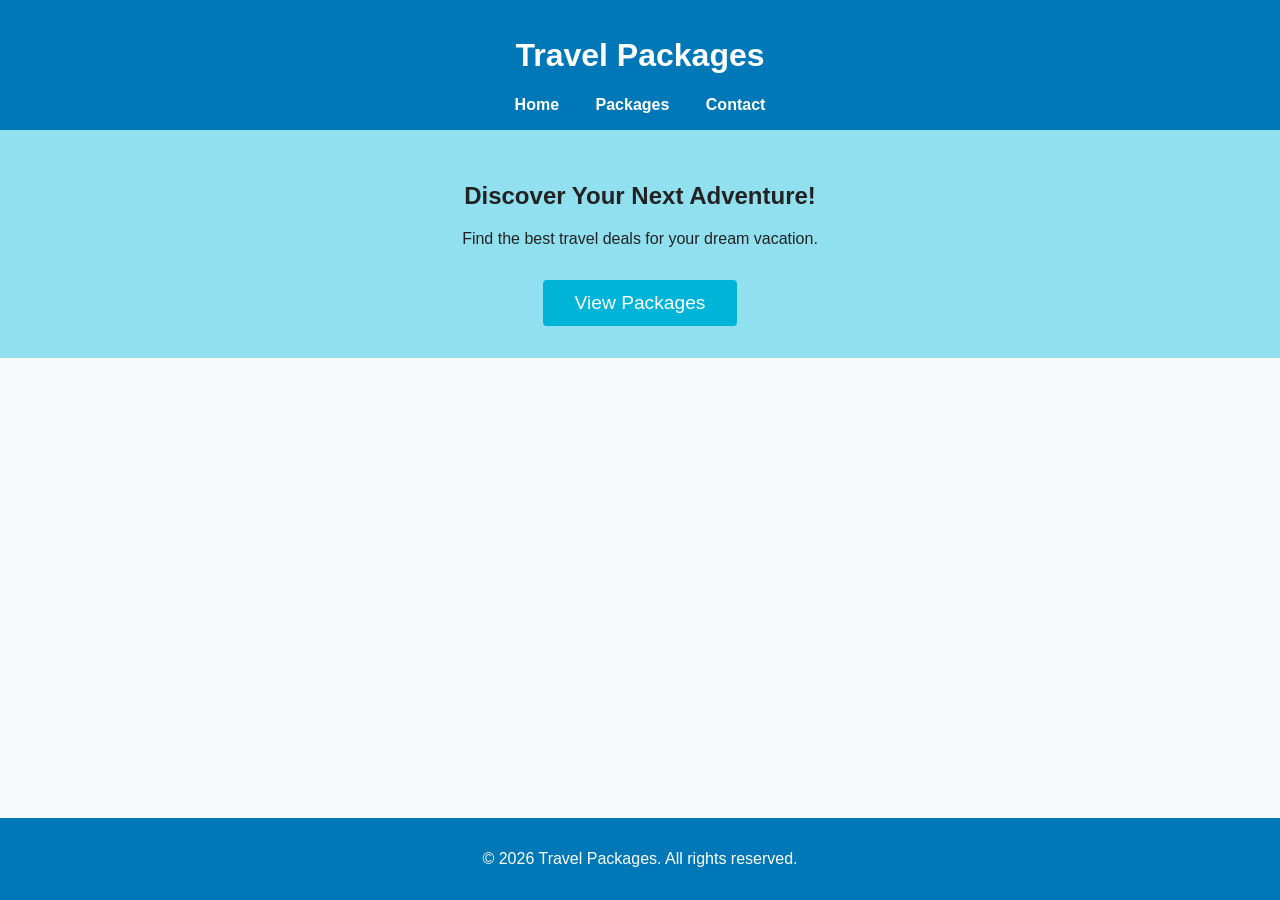
==== index.html @ 3f3d3e28 "Initial commit: travel packages static site" ====
<!DOCTYPE html>
<html lang="en">
<head>
  <meta charset="UTF-8">
  <meta name="viewport" content="width=device-width, initial-scale=1.0">
  <title>Travel Packages</title>
  <link rel="stylesheet" href="style.css">
</head>
<body>
  <header>
    <h1>Travel Packages</h1>
    <nav>
      <a href="index.html">Home</a>
      <a href="packages.html">Packages</a>
      <a href="contact.html">Contact</a>
    </nav>
  </header>
  <main>
    <section class="hero">
      <h2>Discover Your Next Adventure!</h2>
      <p>Find the best travel deals for your dream vacation.</p>
      <a href="packages.html" class="cta">View Packages</a>
    </section>
  </main>
  <footer>
    <p>&copy; 2026 Travel Packages. All rights reserved.</p>
  </footer>
</body>
</html>
---- style.css ----
body {
  font-family: Arial, sans-serif;
  margin: 0;
  padding: 0;
  background: #f8f9fa;
  color: #222;
}
header {
  background: #0077b6;
  color: #fff;
  padding: 1rem 0;
  text-align: center;
}
nav a {
  color: #fff;
  margin: 0 1rem;
  text-decoration: none;
  font-weight: bold;
}
nav a:hover {
  text-decoration: underline;
}
.hero {
  background: #90e0ef;
  padding: 2rem;
  text-align: center;
}
.cta {
  display: inline-block;
  margin-top: 1rem;
  padding: 0.75rem 2rem;
  background: #00b4d8;
  color: #fff;
  border-radius: 4px;
  text-decoration: none;
  font-size: 1.2rem;
}
.packages {
  display: flex;
  flex-wrap: wrap;
  gap: 2rem;
  justify-content: center;
  margin: 2rem 0;
}
.package {
  background: #fff;
  border-radius: 8px;
  box-shadow: 0 2px 8px rgba(0,0,0,0.08);
  padding: 1.5rem;
  width: 300px;
  text-align: center;
}
.price {
  display: block;
  margin: 1rem 0;
  font-size: 1.3rem;
  color: #0077b6;
  font-weight: bold;
}
button {
  background: #00b4d8;
  color: #fff;
  border: none;
  padding: 0.5rem 1.5rem;
  border-radius: 4px;
  cursor: pointer;
  font-size: 1rem;
}
button:hover {
  background: #0077b6;
}
.contact-form {
  max-width: 400px;
  margin: 2rem auto;
  display: flex;
  flex-direction: column;
  gap: 1rem;
}
footer {
  background: #0077b6;
  color: #fff;
  text-align: center;
  padding: 1rem 0;
  position: fixed;
  width: 100%;
  bottom: 0;
}
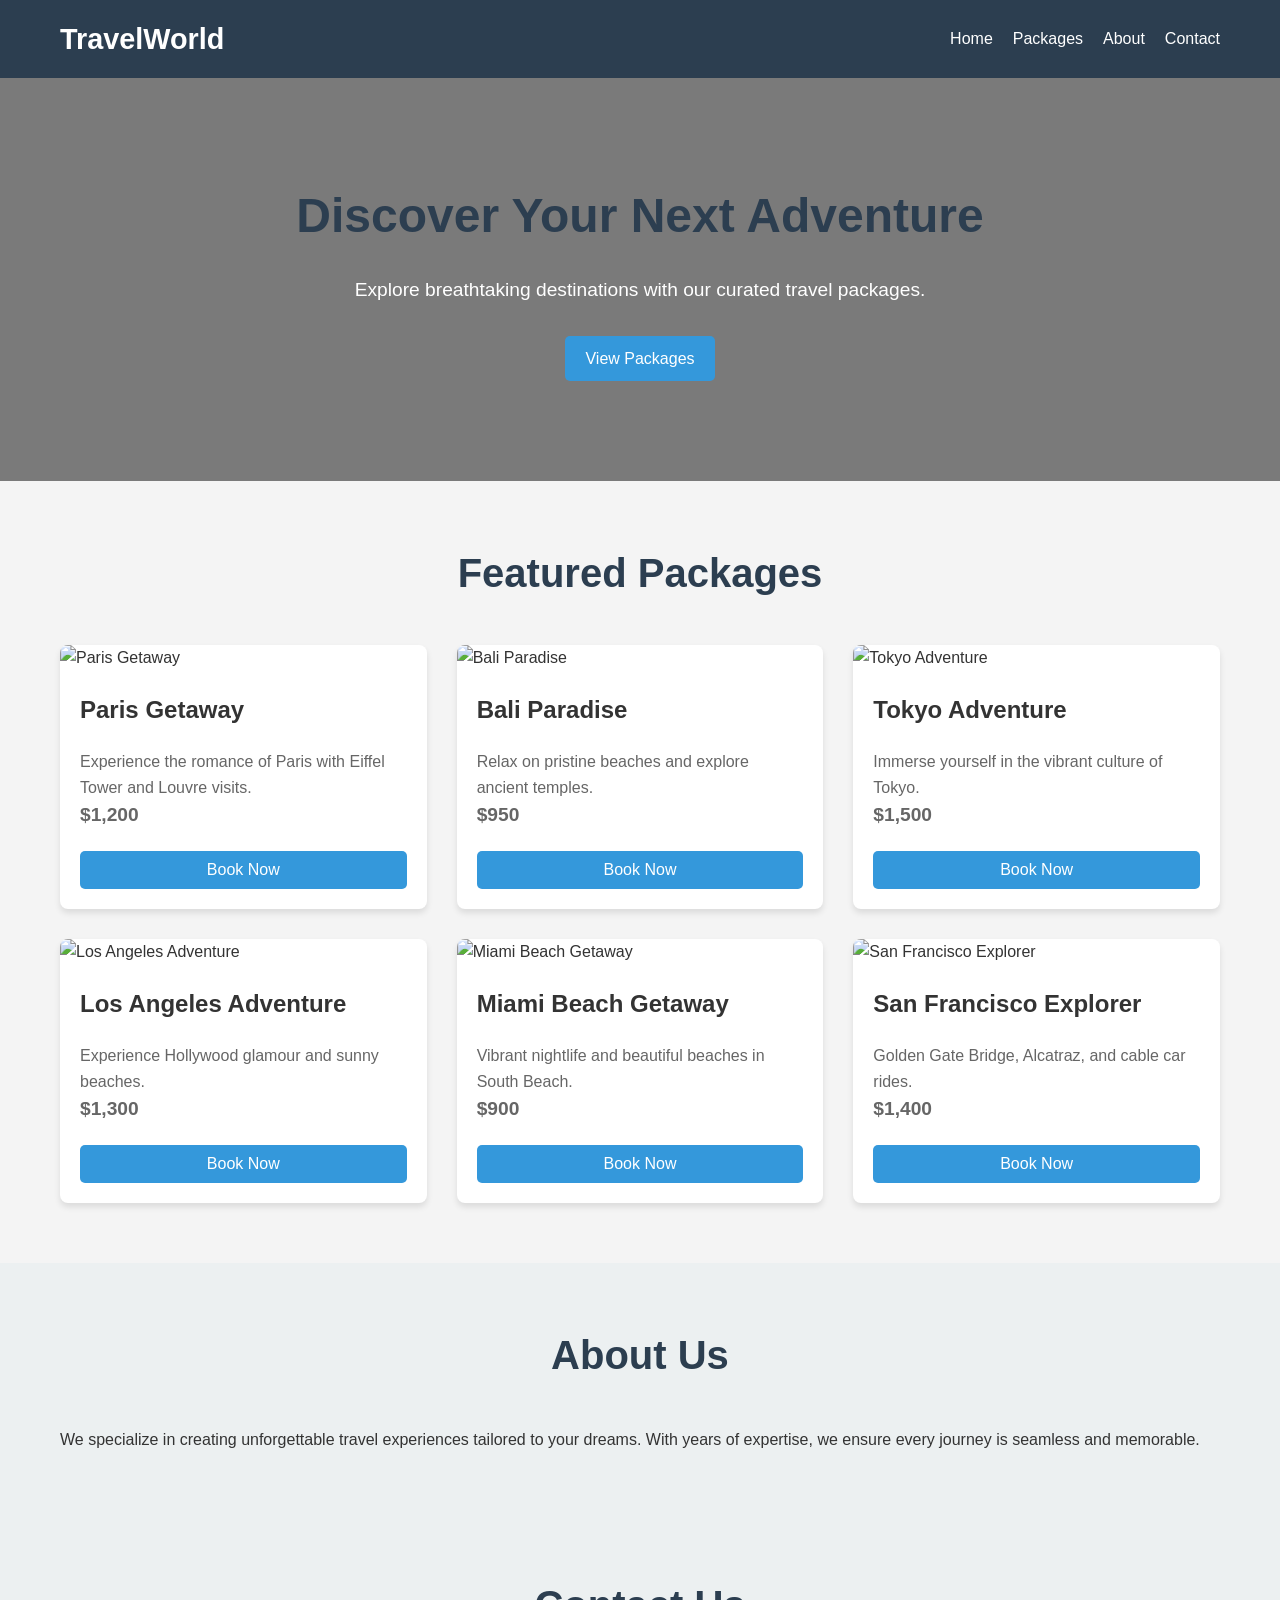
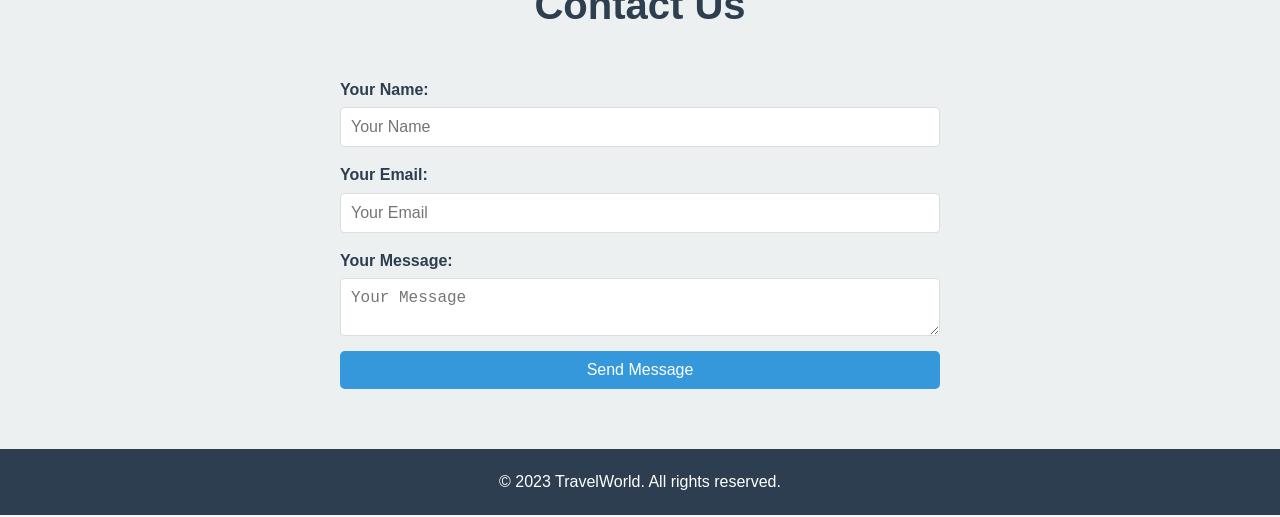
==== commit 134c1fa1: "Initial commit: Travel packages static website" ====
--- a/index.html
+++ b/index.html
@@ -1,29 +1,133 @@
 <!DOCTYPE html>
 <html lang="en">
 <head>
-  <meta charset="UTF-8">
-  <meta name="viewport" content="width=device-width, initial-scale=1.0">
-  <title>Travel Packages</title>
-  <link rel="stylesheet" href="style.css">
+    <meta charset="UTF-8">
+    <meta name="viewport" content="width=device-width, initial-scale=1.0">
+    <title>Travel Packages - Explore the World</title>
+    <link rel="stylesheet" href="css/style.css">
 </head>
 <body>
-  <header>
-    <h1>Travel Packages</h1>
-    <nav>
-      <a href="index.html">Home</a>
-      <a href="packages.html">Packages</a>
-      <a href="contact.html">Contact</a>
-    </nav>
-  </header>
-  <main>
-    <section class="hero">
-      <h2>Discover Your Next Adventure!</h2>
-      <p>Find the best travel deals for your dream vacation.</p>
-      <a href="packages.html" class="cta">View Packages</a>
+    <header>
+        <nav>
+            <div class="container">
+                <h1 class="logo">TravelWorld</h1>
+                <ul class="nav-links">
+                    <li><a href="index.html">Home</a></li>
+                    <li><a href="packages.html">Packages</a></li>
+                    <li><a href="#about">About</a></li>
+                    <li><a href="#contact">Contact</a></li>
+                </ul>
+            </div>
+        </nav>
+    </header>
+
+    <section id="hero">
+        <div class="container">
+            <h2>Discover Your Next Adventure</h2>
+            <p>Explore breathtaking destinations with our curated travel packages.</p>
+            <a href="packages.html" class="btn">View Packages</a>
+        </div>
     </section>
-  </main>
-  <footer>
-    <p>&copy; 2026 Travel Packages. All rights reserved.</p>
-  </footer>
+
+    <section id="featured-packages">
+        <div class="container">
+            <h2>Featured Packages</h2>
+            <div class="packages-grid">
+                <div class="package-card">
+                    <img src="https://images.unsplash.com/photo-1502602898536-47ad22581b52?w=400&h=200&fit=crop" alt="Paris Getaway">
+                    <h3>Paris Getaway</h3>
+                    <p>Experience the romance of Paris with Eiffel Tower and Louvre visits.</p>
+                    <p class="price">$1,200</p>
+                    <button class="btn" onclick="openBookingModal('Paris Getaway')">Book Now</button>
+                </div>
+                <div class="package-card">
+                    <img src="https://images.unsplash.com/photo-1537953773345-d172ccf13cf1?w=400&h=200&fit=crop" alt="Bali Paradise">
+                    <h3>Bali Paradise</h3>
+                    <p>Relax on pristine beaches and explore ancient temples.</p>
+                    <p class="price">$950</p>
+                    <button class="btn" onclick="openBookingModal('Bali Paradise')">Book Now</button>
+                </div>
+                <div class="package-card">
+                    <img src="https://images.unsplash.com/photo-1540959733332-eab4deabeeaf?w=400&h=200&fit=crop" alt="Tokyo Adventure">
+                    <h3>Tokyo Adventure</h3>
+                    <p>Immerse yourself in the vibrant culture of Tokyo.</p>
+                    <p class="price">$1,500</p>
+                    <button class="btn" onclick="openBookingModal('Tokyo Adventure')">Book Now</button>
+                </div>
+                <div class="package-card">
+                    <img src="https://images.unsplash.com/photo-1449034446853-66c861e1e6c0?w=400&h=200&fit=crop" alt="Los Angeles Adventure">
+                    <h3>Los Angeles Adventure</h3>
+                    <p>Experience Hollywood glamour and sunny beaches.</p>
+                    <p class="price">$1,300</p>
+                    <button class="btn" onclick="openBookingModal('Los Angeles Adventure')">Book Now</button>
+                </div>
+                <div class="package-card">
+                    <img src="https://images.unsplash.com/photo-1514214246283-d427a95c5d2f?w=400&h=200&fit=crop" alt="Miami Beach Getaway">
+                    <h3>Miami Beach Getaway</h3>
+                    <p>Vibrant nightlife and beautiful beaches in South Beach.</p>
+                    <p class="price">$900</p>
+                    <button class="btn" onclick="openBookingModal('Miami Beach Getaway')">Book Now</button>
+                </div>
+                <div class="package-card">
+                    <img src="https://images.unsplash.com/photo-1449824913935-59a10b8d2000?w=400&h=200&fit=crop" alt="San Francisco Explorer">
+                    <h3>San Francisco Explorer</h3>
+                    <p>Golden Gate Bridge, Alcatraz, and cable car rides.</p>
+                    <p class="price">$1,400</p>
+                    <button class="btn" onclick="openBookingModal('San Francisco Explorer')">Book Now</button>
+                </div>
+            </div>
+        </div>
+    </section>
+
+    <section id="about">
+        <div class="container">
+            <h2>About Us</h2>
+            <p>We specialize in creating unforgettable travel experiences tailored to your dreams. With years of expertise, we ensure every journey is seamless and memorable.</p>
+        </div>
+    </section>
+
+    <section id="contact">
+        <div class="container">
+            <h2>Contact Us</h2>
+            <form id="contact-form">
+                <label for="contact-name">Your Name:</label>
+                <input type="text" id="contact-name" name="name" placeholder="Your Name" required>
+                <label for="contact-email">Your Email:</label>
+                <input type="email" id="contact-email" name="email" placeholder="Your Email" required>
+                <label for="contact-message">Your Message:</label>
+                <textarea id="contact-message" name="message" placeholder="Your Message" required></textarea>
+                <button type="submit" class="btn">Send Message</button>
+            </form>
+        </div>
+    </section>
+
+    <footer>
+        <div class="container">
+            <p>&copy; 2023 TravelWorld. All rights reserved.</p>
+        </div>
+    </footer>
+
+    <!-- Booking Modal -->
+    <div id="booking-modal" class="modal">
+        <div class="modal-content">
+            <span class="close" onclick="closeBookingModal()">&times;</span>
+            <h2>Book Your Package</h2>
+            <form id="booking-form">
+                <label for="package-name">Selected Package:</label>
+                <input type="text" id="package-name" name="package" readonly>
+                <label for="traveler-name">Your Name:</label>
+                <input type="text" id="traveler-name" name="name" placeholder="Your Name" required>
+                <label for="traveler-email">Your Email:</label>
+                <input type="email" id="traveler-email" name="email" placeholder="Your Email" required>
+                <label for="travel-date">Travel Date:</label>
+                <input type="date" id="travel-date" name="date" placeholder="Travel Date" required>
+                <label for="num-travelers">Number of Travelers:</label>
+                <input type="number" id="num-travelers" name="travelers" placeholder="Number of Travelers" min="1" required>
+                <button type="submit" class="btn">Submit Booking</button>
+            </form>
+        </div>
+    </div>
+
+    <script src="js/script.js"></script>
 </body>
-</html>
+</html>
--- a/css/style.css
+++ b/css/style.css
@@ -0,0 +1,286 @@
+/* Reset and base styles */
+* {
+    margin: 0;
+    padding: 0;
+    box-sizing: border-box;
+}
+
+body {
+    font-family: 'Arial', sans-serif;
+    line-height: 1.6;
+    color: #333;
+    background-color: #f4f4f4;
+}
+
+.container {
+    max-width: 1200px;
+    margin: 0 auto;
+    padding: 0 20px;
+}
+
+/* Header and Navigation */
+header {
+    background-color: #2c3e50;
+    color: #fff;
+    padding: 1rem 0;
+}
+
+nav .container {
+    display: flex;
+    justify-content: space-between;
+    align-items: center;
+}
+
+.logo {
+    font-size: 1.8rem;
+    font-weight: bold;
+}
+
+.nav-links {
+    list-style: none;
+    display: flex;
+}
+
+.nav-links li {
+    margin-left: 20px;
+}
+
+.nav-links a {
+    color: #fff;
+    text-decoration: none;
+    transition: color 0.3s;
+}
+
+.nav-links a:hover {
+    color: #3498db;
+}
+
+/* Hero Section */
+#hero {
+    background-image: linear-gradient(rgba(0,0,0,0.5), rgba(0,0,0,0.5)), url('https://images.unsplash.com/photo-1488646953014-85cb44e25828?w=1200&h=600&fit=crop');
+    background-size: cover;
+    background-position: center;
+    color: #fff;
+    padding: 100px 0;
+    text-align: center;
+}
+
+#hero h2 {
+    font-size: 3rem;
+    margin-bottom: 20px;
+}
+
+#hero p {
+    font-size: 1.2rem;
+    margin-bottom: 30px;
+}
+
+.btn {
+    display: inline-block;
+    background-color: #3498db;
+    color: #fff;
+    padding: 10px 20px;
+    text-decoration: none;
+    border-radius: 5px;
+    transition: background-color 0.3s;
+    border: none;
+    cursor: pointer;
+    font-size: 1rem;
+}
+
+.btn:hover {
+    background-color: #2980b9;
+}
+
+/* Sections */
+section {
+    padding: 60px 0;
+}
+
+section h2 {
+    text-align: center;
+    margin-bottom: 40px;
+    font-size: 2.5rem;
+    color: #2c3e50;
+}
+
+/* Packages */
+.packages-grid {
+    display: grid;
+    grid-template-columns: repeat(auto-fit, minmax(300px, 1fr));
+    gap: 30px;
+}
+
+.package-card {
+    background-color: #fff;
+    border-radius: 8px;
+    overflow: hidden;
+    box-shadow: 0 4px 6px rgba(0,0,0,0.1);
+    transition: transform 0.3s;
+}
+
+.package-card:hover {
+    transform: translateY(-5px);
+}
+
+.package-card img {
+    width: 100%;
+    height: 200px;
+    object-fit: cover;
+}
+
+.package-card h3 {
+    padding: 20px;
+    font-size: 1.5rem;
+}
+
+.package-card p {
+    padding: 0 20px;
+    color: #666;
+}
+
+.price {
+    font-weight: bold;
+    font-size: 1.2rem;
+    color: #27ae60;
+    padding: 10px 20px 0;
+}
+
+.package-card button {
+    margin: 20px;
+    width: calc(100% - 40px);
+}
+
+/* Filter */
+.filter {
+    text-align: center;
+    margin-bottom: 40px;
+}
+
+.filter label {
+    margin-right: 10px;
+    font-weight: bold;
+}
+
+.filter select {
+    padding: 8px 12px;
+    border: 1px solid #ddd;
+    border-radius: 4px;
+    font-size: 1rem;
+}
+
+/* About and Contact */
+#about, #contact {
+    background-color: #ecf0f1;
+}
+
+#contact form {
+    max-width: 600px;
+    margin: 0 auto;
+    display: flex;
+    flex-direction: column;
+}
+
+#contact label {
+    margin-bottom: 5px;
+    font-weight: bold;
+    color: #2c3e50;
+}
+
+#contact input, #contact textarea {
+    margin-bottom: 15px;
+    padding: 10px;
+    border: 1px solid #ddd;
+    border-radius: 4px;
+    font-size: 1rem;
+}
+
+/* Footer */
+footer {
+    background-color: #2c3e50;
+    color: #fff;
+    text-align: center;
+    padding: 20px 0;
+}
+
+/* Modal */
+.modal {
+    display: none;
+    position: fixed;
+    z-index: 1;
+    left: 0;
+    top: 0;
+    width: 100%;
+    height: 100%;
+    overflow: auto;
+    background-color: rgba(0,0,0,0.4);
+}
+
+.modal-content {
+    background-color: #fefefe;
+    margin: 15% auto;
+    padding: 20px;
+    border: 1px solid #888;
+    width: 80%;
+    max-width: 500px;
+    border-radius: 8px;
+}
+
+.close {
+    color: #aaa;
+    float: right;
+    font-size: 28px;
+    font-weight: bold;
+    cursor: pointer;
+}
+
+.close:hover {
+    color: #000;
+}
+
+#booking-form {
+    display: flex;
+    flex-direction: column;
+}
+
+#booking-form label {
+    margin-bottom: 5px;
+    font-weight: bold;
+    color: #2c3e50;
+}
+
+#booking-form input {
+    margin-bottom: 15px;
+    padding: 10px;
+    border: 1px solid #ddd;
+    border-radius: 4px;
+    font-size: 1rem;
+}
+
+/* Responsive Design */
+@media (max-width: 768px) {
+    nav .container {
+        flex-direction: column;
+    }
+
+    .nav-links {
+        margin-top: 10px;
+    }
+
+    .nav-links li {
+        margin-left: 0;
+        margin-right: 20px;
+    }
+
+    #hero h2 {
+        font-size: 2rem;
+    }
+
+    .packages-grid {
+        grid-template-columns: 1fr;
+    }
+
+    section h2 {
+        font-size: 2rem;
+    }
+}
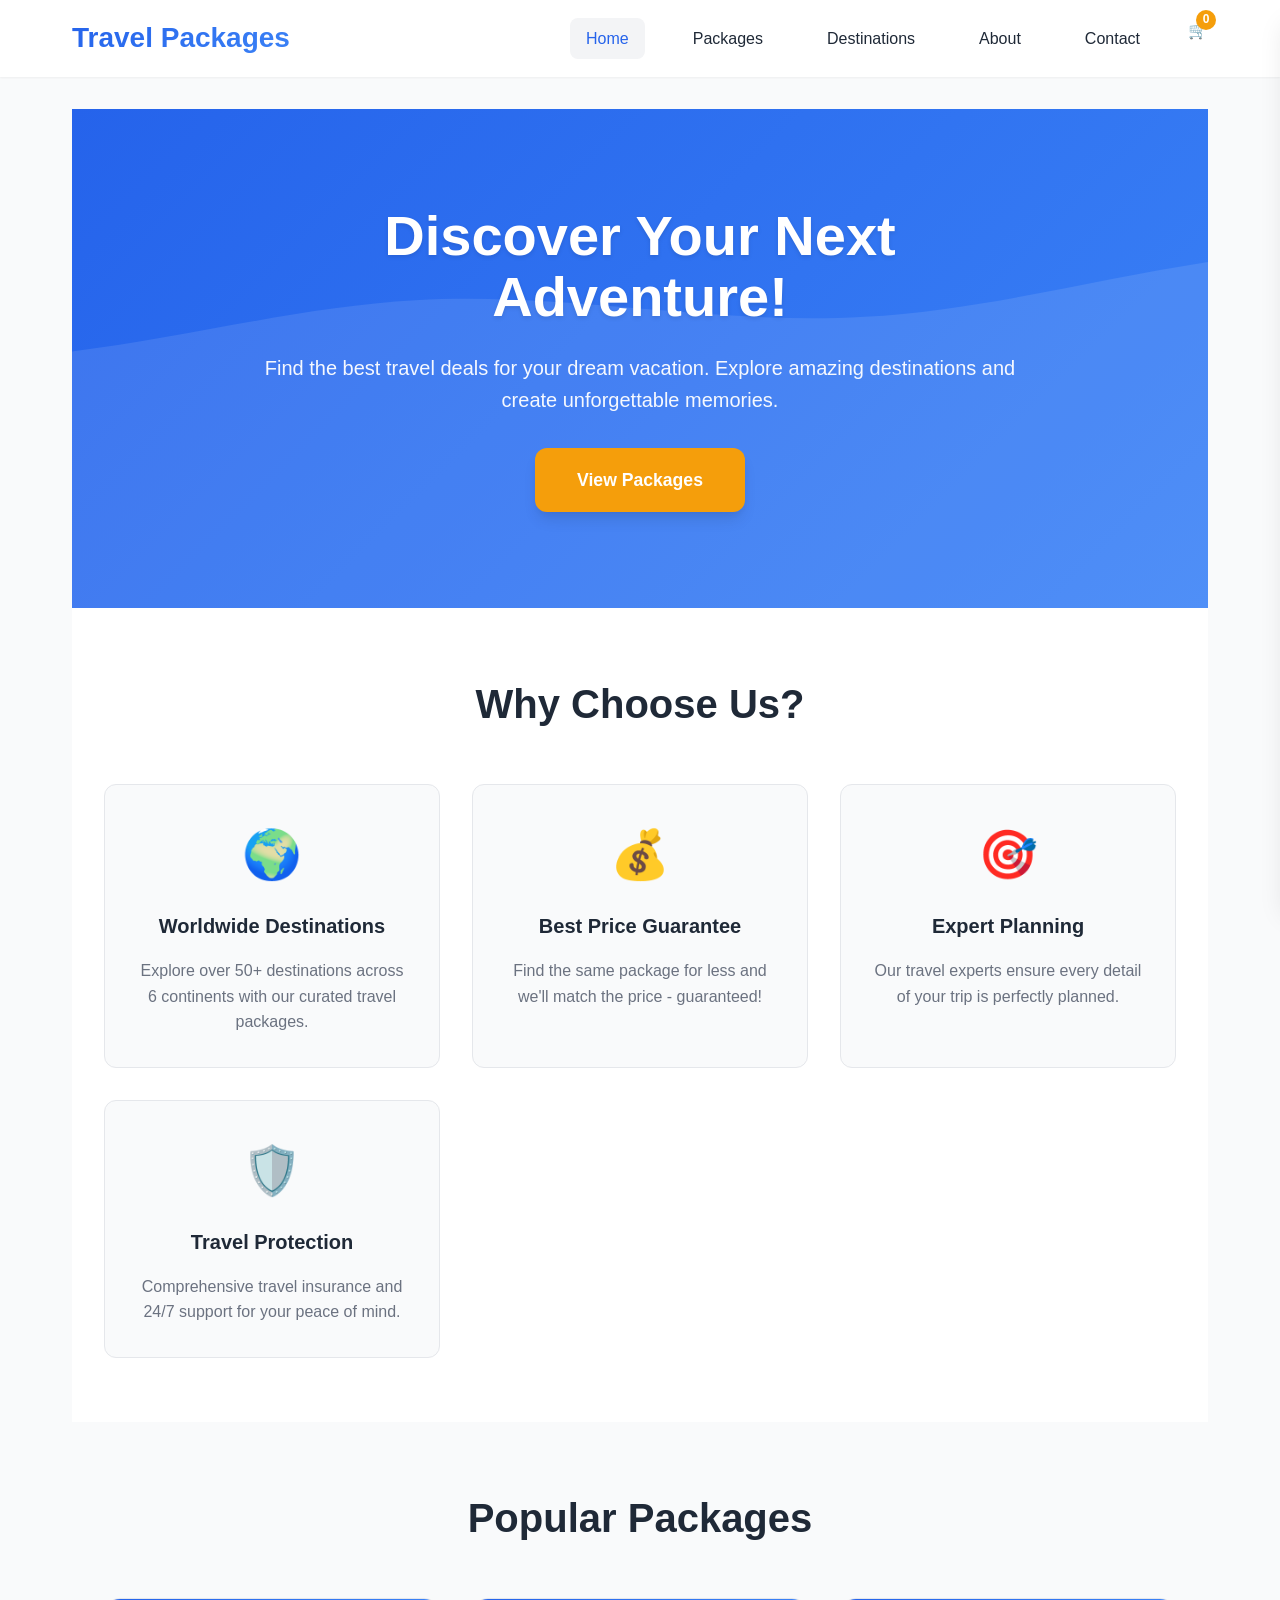
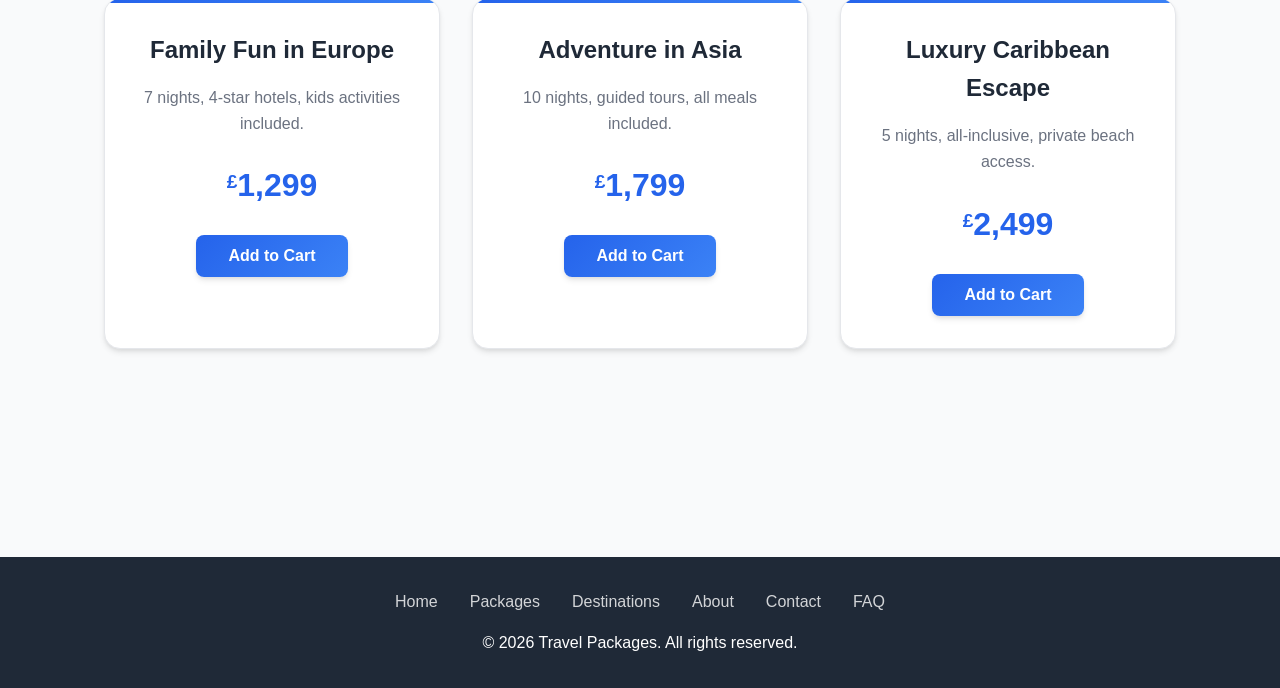
==== commit 9e5606fc: "Enhance travel website with modern design, shopping cart, and additional pages - Modern design with " ====
--- a/index.html
+++ b/index.html
@@ -1,133 +1,117 @@
 <!DOCTYPE html>
 <html lang="en">
 <head>
-    <meta charset="UTF-8">
-    <meta name="viewport" content="width=device-width, initial-scale=1.0">
-    <title>Travel Packages - Explore the World</title>
-    <link rel="stylesheet" href="css/style.css">
+  <meta charset="UTF-8">
+  <meta name="viewport" content="width=device-width, initial-scale=1.0">
+  <title>Travel Packages - Discover Your Next Adventure</title>
+  <link rel="stylesheet" href="style.css">
 </head>
 <body>
-    <header>
-        <nav>
-            <div class="container">
-                <h1 class="logo">TravelWorld</h1>
-                <ul class="nav-links">
-                    <li><a href="index.html">Home</a></li>
-                    <li><a href="packages.html">Packages</a></li>
-                    <li><a href="#about">About</a></li>
-                    <li><a href="#contact">Contact</a></li>
-                </ul>
-            </div>
-        </nav>
-    </header>
-
-    <section id="hero">
-        <div class="container">
-            <h2>Discover Your Next Adventure</h2>
-            <p>Explore breathtaking destinations with our curated travel packages.</p>
-            <a href="packages.html" class="btn">View Packages</a>
+  <header>
+    <div class="header-container">
+      <h1>Travel Packages</h1>
+      <button class="mobile-menu-toggle" aria-label="Toggle menu">☰</button>
+      <nav>
+        <a href="index.html" class="active">Home</a>
+        <a href="packages.html">Packages</a>
+        <a href="destinations.html">Destinations</a>
+        <a href="about.html">About</a>
+        <a href="contact.html">Contact</a>
+        <div class="cart-icon">
+          🛒
+          <span class="cart-count">0</span>
         </div>
+      </nav>
+    </div>
+  </header>
+  <main>
+    <section class="hero">
+      <div class="hero-content">
+        <h2>Discover Your Next Adventure!</h2>
+        <p>Find the best travel deals for your dream vacation. Explore amazing destinations and create unforgettable memories.</p>
+        <a href="packages.html" class="cta">View Packages</a>
+      </div>
     </section>
-
-    <section id="featured-packages">
-        <div class="container">
-            <h2>Featured Packages</h2>
-            <div class="packages-grid">
-                <div class="package-card">
-                    <img src="https://images.unsplash.com/photo-1502602898536-47ad22581b52?w=400&h=200&fit=crop" alt="Paris Getaway">
-                    <h3>Paris Getaway</h3>
-                    <p>Experience the romance of Paris with Eiffel Tower and Louvre visits.</p>
-                    <p class="price">$1,200</p>
-                    <button class="btn" onclick="openBookingModal('Paris Getaway')">Book Now</button>
-                </div>
-                <div class="package-card">
-                    <img src="https://images.unsplash.com/photo-1537953773345-d172ccf13cf1?w=400&h=200&fit=crop" alt="Bali Paradise">
-                    <h3>Bali Paradise</h3>
-                    <p>Relax on pristine beaches and explore ancient temples.</p>
-                    <p class="price">$950</p>
-                    <button class="btn" onclick="openBookingModal('Bali Paradise')">Book Now</button>
-                </div>
-                <div class="package-card">
-                    <img src="https://images.unsplash.com/photo-1540959733332-eab4deabeeaf?w=400&h=200&fit=crop" alt="Tokyo Adventure">
-                    <h3>Tokyo Adventure</h3>
-                    <p>Immerse yourself in the vibrant culture of Tokyo.</p>
-                    <p class="price">$1,500</p>
-                    <button class="btn" onclick="openBookingModal('Tokyo Adventure')">Book Now</button>
-                </div>
-                <div class="package-card">
-                    <img src="https://images.unsplash.com/photo-1449034446853-66c861e1e6c0?w=400&h=200&fit=crop" alt="Los Angeles Adventure">
-                    <h3>Los Angeles Adventure</h3>
-                    <p>Experience Hollywood glamour and sunny beaches.</p>
-                    <p class="price">$1,300</p>
-                    <button class="btn" onclick="openBookingModal('Los Angeles Adventure')">Book Now</button>
-                </div>
-                <div class="package-card">
-                    <img src="https://images.unsplash.com/photo-1514214246283-d427a95c5d2f?w=400&h=200&fit=crop" alt="Miami Beach Getaway">
-                    <h3>Miami Beach Getaway</h3>
-                    <p>Vibrant nightlife and beautiful beaches in South Beach.</p>
-                    <p class="price">$900</p>
-                    <button class="btn" onclick="openBookingModal('Miami Beach Getaway')">Book Now</button>
-                </div>
-                <div class="package-card">
-                    <img src="https://images.unsplash.com/photo-1449824913935-59a10b8d2000?w=400&h=200&fit=crop" alt="San Francisco Explorer">
-                    <h3>San Francisco Explorer</h3>
-                    <p>Golden Gate Bridge, Alcatraz, and cable car rides.</p>
-                    <p class="price">$1,400</p>
-                    <button class="btn" onclick="openBookingModal('San Francisco Explorer')">Book Now</button>
-                </div>
-            </div>
+    
+    <section class="features">
+      <h2>Why Choose Us?</h2>
+      <div class="features-grid">
+        <div class="feature">
+          <div class="feature-icon">🌍</div>
+          <h3>Worldwide Destinations</h3>
+          <p>Explore over 50+ destinations across 6 continents with our curated travel packages.</p>
         </div>
+        <div class="feature">
+          <div class="feature-icon">💰</div>
+          <h3>Best Price Guarantee</h3>
+          <p>Find the same package for less and we'll match the price - guaranteed!</p>
+        </div>
+        <div class="feature">
+          <div class="feature-icon">🎯</div>
+          <h3>Expert Planning</h3>
+          <p>Our travel experts ensure every detail of your trip is perfectly planned.</p>
+        </div>
+        <div class="feature">
+          <div class="feature-icon">🛡️</div>
+          <h3>Travel Protection</h3>
+          <p>Comprehensive travel insurance and 24/7 support for your peace of mind.</p>
+        </div>
+      </div>
     </section>
-
-    <section id="about">
-        <div class="container">
-            <h2>About Us</h2>
-            <p>We specialize in creating unforgettable travel experiences tailored to your dreams. With years of expertise, we ensure every journey is seamless and memorable.</p>
+    
+    <section class="popular-packages">
+      <h2>Popular Packages</h2>
+      <div class="packages">
+        <div class="package">
+          <h3>Family Fun in Europe</h3>
+          <p>7 nights, 4-star hotels, kids activities included.</p>
+          <span class="price">1,299</span>
+          <button class="add-to-cart" data-package="Family Fun in Europe" data-price="1299">Add to Cart</button>
         </div>
+        <div class="package">
+          <h3>Adventure in Asia</h3>
+          <p>10 nights, guided tours, all meals included.</p>
+          <span class="price">1,799</span>
+          <button class="add-to-cart" data-package="Adventure in Asia" data-price="1799">Add to Cart</button>
+        </div>
+        <div class="package">
+          <h3>Luxury Caribbean Escape</h3>
+          <p>5 nights, all-inclusive, private beach access.</p>
+          <span class="price">2,499</span>
+          <button class="add-to-cart" data-package="Luxury Caribbean Escape" data-price="2499">Add to Cart</button>
+        </div>
+      </div>
     </section>
-
-    <section id="contact">
-        <div class="container">
-            <h2>Contact Us</h2>
-            <form id="contact-form">
-                <label for="contact-name">Your Name:</label>
-                <input type="text" id="contact-name" name="name" placeholder="Your Name" required>
-                <label for="contact-email">Your Email:</label>
-                <input type="email" id="contact-email" name="email" placeholder="Your Email" required>
-                <label for="contact-message">Your Message:</label>
-                <textarea id="contact-message" name="message" placeholder="Your Message" required></textarea>
-                <button type="submit" class="btn">Send Message</button>
-            </form>
-        </div>
-    </section>
-
-    <footer>
-        <div class="container">
-            <p>&copy; 2023 TravelWorld. All rights reserved.</p>
-        </div>
-    </footer>
-
-    <!-- Booking Modal -->
-    <div id="booking-modal" class="modal">
-        <div class="modal-content">
-            <span class="close" onclick="closeBookingModal()">&times;</span>
-            <h2>Book Your Package</h2>
-            <form id="booking-form">
-                <label for="package-name">Selected Package:</label>
-                <input type="text" id="package-name" name="package" readonly>
-                <label for="traveler-name">Your Name:</label>
-                <input type="text" id="traveler-name" name="name" placeholder="Your Name" required>
-                <label for="traveler-email">Your Email:</label>
-                <input type="email" id="traveler-email" name="email" placeholder="Your Email" required>
-                <label for="travel-date">Travel Date:</label>
-                <input type="date" id="travel-date" name="date" placeholder="Travel Date" required>
-                <label for="num-travelers">Number of Travelers:</label>
-                <input type="number" id="num-travelers" name="travelers" placeholder="Number of Travelers" min="1" required>
-                <button type="submit" class="btn">Submit Booking</button>
-            </form>
-        </div>
+  </main>
+  <footer>
+    <div class="footer-content">
+      <div class="footer-links">
+        <a href="index.html">Home</a>
+        <a href="packages.html">Packages</a>
+        <a href="destinations.html">Destinations</a>
+        <a href="about.html">About</a>
+        <a href="contact.html">Contact</a>
+        <a href="faq.html">FAQ</a>
+      </div>
+      <p>&copy; 2026 Travel Packages. All rights reserved.</p>
     </div>
-
-    <script src="js/script.js"></script>
+  </footer>
+  
+  <div class="overlay"></div>
+  <div class="cart-sidebar">
+    <div class="cart-header">
+      <h3>Your Cart</h3>
+      <button class="close-cart">&times;</button>
+    </div>
+    <div class="cart-items">
+      <div class="cart-empty">Your cart is empty</div>
+    </div>
+    <div class="cart-footer">
+      <div class="cart-total">Total: £0</div>
+      <button class="btn checkout-btn">Proceed to Checkout</button>
+    </div>
+  </div>
+  
+  <script src="main.js"></script>
 </body>
-</html>+</html>
--- a/style.css
+++ b/style.css
@@ -0,0 +1,1299 @@
+/* Modern CSS Reset and Variables */
+:root {
+  --primary-color: #2563eb;
+  --primary-dark: #1e40af;
+  --primary-light: #3b82f6;
+  --secondary-color: #10b981;
+  --accent-color: #f59e0b;
+  --text-primary: #1f2937;
+  --text-secondary: #6b7280;
+  --text-light: #9ca3af;
+  --bg-primary: #ffffff;
+  --bg-secondary: #f9fafb;
+  --bg-tertiary: #f3f4f6;
+  --border-color: #e5e7eb;
+  --shadow-sm: 0 1px 2px 0 rgba(0, 0, 0, 0.05);
+  --shadow-md: 0 4px 6px -1px rgba(0, 0, 0, 0.1), 0 2px 4px -1px rgba(0, 0, 0, 0.06);
+  --shadow-lg: 0 10px 15px -3px rgba(0, 0, 0, 0.1), 0 4px 6px -2px rgba(0, 0, 0, 0.05);
+  --shadow-xl: 0 20px 25px -5px rgba(0, 0, 0, 0.1), 0 10px 10px -5px rgba(0, 0, 0, 0.04);
+  --radius-sm: 0.375rem;
+  --radius-md: 0.5rem;
+  --radius-lg: 0.75rem;
+  --radius-xl: 1rem;
+}
+
+* {
+  box-sizing: border-box;
+  margin: 0;
+  padding: 0;
+}
+
+body {
+  font-family: -apple-system, BlinkMacSystemFont, 'Segoe UI', Roboto, 'Helvetica Neue', Arial, sans-serif;
+  line-height: 1.6;
+  color: var(--text-primary);
+  background: var(--bg-secondary);
+  -webkit-font-smoothing: antialiased;
+  -moz-osx-font-smoothing: grayscale;
+}
+/* Header and Navigation */
+header {
+  background: var(--bg-primary);
+  color: var(--text-primary);
+  padding: 1rem 0;
+  box-shadow: var(--shadow-sm);
+  position: sticky;
+  top: 0;
+  z-index: 100;
+  -webkit-backdrop-filter: blur(10px);
+  backdrop-filter: blur(10px);
+  background: rgba(255, 255, 255, 0.95);
+}
+
+.header-container {
+  max-width: 1200px;
+  margin: 0 auto;
+  padding: 0 2rem;
+  display: flex;
+  justify-content: space-between;
+  align-items: center;
+}
+
+header h1 {
+  font-size: 1.75rem;
+  font-weight: 700;
+  background: linear-gradient(135deg, var(--primary-color), var(--primary-light));
+  -webkit-background-clip: text;
+  -webkit-text-fill-color: transparent;
+  background-clip: text;
+}
+
+nav {
+  display: flex;
+  gap: 2rem;
+}
+
+nav a {
+  color: var(--text-primary);
+  text-decoration: none;
+  font-weight: 500;
+  padding: 0.5rem 1rem;
+  border-radius: var(--radius-md);
+  transition: all 0.3s ease;
+  position: relative;
+}
+
+nav a:hover {
+  color: var(--primary-color);
+  background: var(--bg-tertiary);
+}
+
+nav a.active {
+  color: var(--primary-color);
+  background: var(--bg-tertiary);
+}
+
+/* Mobile Menu Toggle */
+.mobile-menu-toggle {
+  display: none;
+  background: none;
+  border: none;
+  font-size: 1.5rem;
+  cursor: pointer;
+  color: var(--text-primary);
+}
+/* Hero Section */
+.hero {
+  background: linear-gradient(135deg, var(--primary-color), var(--primary-light));
+  color: white;
+  padding: 6rem 2rem;
+  text-align: center;
+  position: relative;
+  overflow: hidden;
+}
+
+.hero::before {
+  content: '';
+  position: absolute;
+  top: 0;
+  left: 0;
+  right: 0;
+  bottom: 0;
+  background: url('data:image/svg+xml,<svg xmlns="http://www.w3.org/2000/svg" viewBox="0 0 1440 320"><path fill="%23ffffff" fill-opacity="0.1" d="M0,96L48,112C96,128,192,160,288,160C384,160,480,128,576,122.7C672,117,768,139,864,133.3C960,128,1056,96,1152,90.7C1248,85,1344,107,1392,117.3L1440,128L1440,320L1392,320C1344,320,1248,320,1152,320C1056,320,960,320,864,320C768,320,672,320,576,320C480,320,384,320,288,320C192,320,96,320,48,320L0,320Z"></path></svg>') no-repeat bottom;
+  background-size: cover;
+}
+
+.hero-content {
+  position: relative;
+  z-index: 1;
+  max-width: 800px;
+  margin: 0 auto;
+}
+
+.hero h2 {
+  font-size: 3.5rem;
+  font-weight: 800;
+  margin-bottom: 1.5rem;
+  line-height: 1.1;
+  text-shadow: 0 2px 4px rgba(0,0,0,0.1);
+}
+
+.hero p {
+  font-size: 1.25rem;
+  margin-bottom: 2rem;
+  opacity: 0.95;
+  font-weight: 400;
+}
+
+.cta {
+  display: inline-block;
+  padding: 1rem 2.5rem;
+  background: var(--accent-color);
+  color: white;
+  border-radius: var(--radius-lg);
+  text-decoration: none;
+  font-weight: 600;
+  font-size: 1.1rem;
+  transition: all 0.3s ease;
+  box-shadow: var(--shadow-lg);
+  border: 2px solid transparent;
+}
+
+.cta:hover {
+  transform: translateY(-2px);
+  box-shadow: var(--shadow-xl);
+  background: #dc2626;
+}
+/* Main Content Layout */
+main {
+  max-width: 1200px;
+  margin: 0 auto;
+  padding: 2rem;
+  min-height: calc(100vh - 200px);
+}
+
+/* Package Cards */
+.packages {
+  display: grid;
+  grid-template-columns: repeat(auto-fit, minmax(320px, 1fr));
+  gap: 2rem;
+  margin: 3rem 0;
+}
+
+.package {
+  background: var(--bg-primary);
+  border-radius: var(--radius-xl);
+  box-shadow: var(--shadow-md);
+  padding: 2rem;
+  text-align: center;
+  transition: all 0.3s ease;
+  position: relative;
+  overflow: hidden;
+  border: 1px solid var(--border-color);
+}
+
+.package::before {
+  content: '';
+  position: absolute;
+  top: 0;
+  left: 0;
+  right: 0;
+  height: 4px;
+  background: linear-gradient(90deg, var(--primary-color), var(--primary-light));
+}
+
+.package:hover {
+  transform: translateY(-8px);
+  box-shadow: var(--shadow-xl);
+}
+
+.package h3 {
+  font-size: 1.5rem;
+  font-weight: 700;
+  margin-bottom: 1rem;
+  color: var(--text-primary);
+}
+
+.package p {
+  color: var(--text-secondary);
+  margin-bottom: 1.5rem;
+  line-height: 1.6;
+}
+
+.price {
+  display: block;
+  font-size: 2rem;
+  font-weight: 800;
+  color: var(--primary-color);
+  margin: 1.5rem 0;
+  position: relative;
+}
+
+.price::before {
+  content: '£';
+  font-size: 1.2rem;
+  position: relative;
+  top: -0.5rem;
+}
+
+.package-features {
+  list-style: none;
+  margin: 1.5rem 0;
+  text-align: left;
+}
+
+.package-features li {
+  padding: 0.5rem 0;
+  color: var(--text-secondary);
+  position: relative;
+  padding-left: 1.5rem;
+}
+
+.package-features li::before {
+  content: '✓';
+  position: absolute;
+  left: 0;
+  color: var(--secondary-color);
+  font-weight: bold;
+}
+
+/* Buttons */
+button, .btn {
+  background: linear-gradient(135deg, var(--primary-color), var(--primary-light));
+  color: white;
+  border: none;
+  padding: 0.75rem 2rem;
+  border-radius: var(--radius-md);
+  cursor: pointer;
+  font-size: 1rem;
+  font-weight: 600;
+  transition: all 0.3s ease;
+  box-shadow: var(--shadow-md);
+  text-decoration: none;
+  display: inline-block;
+}
+
+button:hover, .btn:hover {
+  transform: translateY(-2px);
+  box-shadow: var(--shadow-lg);
+  background: linear-gradient(135deg, var(--primary-dark), var(--primary-color));
+}
+
+button:active, .btn:active {
+  transform: translateY(0);
+}
+
+.btn-secondary {
+  background: var(--bg-tertiary);
+  color: var(--text-primary);
+}
+
+.btn-secondary:hover {
+  background: var(--border-color);
+}
+/* Contact Form */
+.contact-form {
+  max-width: 600px;
+  margin: 3rem auto;
+  background: var(--bg-primary);
+  padding: 2.5rem;
+  border-radius: var(--radius-xl);
+  box-shadow: var(--shadow-lg);
+  border: 1px solid var(--border-color);
+}
+
+.form-group {
+  margin-bottom: 1.5rem;
+}
+
+.contact-form label {
+  display: block;
+  margin-bottom: 0.5rem;
+  font-weight: 600;
+  color: var(--text-primary);
+}
+
+.contact-form input,
+.contact-form textarea {
+  width: 100%;
+  padding: 0.75rem 1rem;
+  border: 2px solid var(--border-color);
+  border-radius: var(--radius-md);
+  font-size: 1rem;
+  transition: all 0.3s ease;
+  font-family: inherit;
+}
+
+.contact-form input:focus,
+.contact-form textarea:focus {
+  outline: none;
+  border-color: var(--primary-color);
+  box-shadow: 0 0 0 3px rgba(37, 99, 235, 0.1);
+}
+
+.contact-form textarea {
+  resize: vertical;
+  min-height: 120px;
+}
+
+.form-error {
+  color: #dc2626;
+  font-size: 0.875rem;
+  margin-top: 0.25rem;
+  display: none;
+}
+
+.form-error.show {
+  display: block;
+}
+
+.form-success {
+  background: #10b981;
+  color: white;
+  padding: 1rem;
+  border-radius: var(--radius-md);
+  margin-bottom: 1rem;
+  display: none;
+}
+
+.form-success.show {
+  display: block;
+}
+
+/* Footer */
+footer {
+  background: var(--text-primary);
+  color: var(--bg-primary);
+  text-align: center;
+  padding: 2rem 0;
+  margin-top: 4rem;
+}
+
+.footer-content {
+  max-width: 1200px;
+  margin: 0 auto;
+  padding: 0 2rem;
+}
+
+.footer-links {
+  display: flex;
+  justify-content: center;
+  gap: 2rem;
+  margin-bottom: 1rem;
+}
+
+.footer-links a {
+  color: var(--bg-primary);
+  text-decoration: none;
+  opacity: 0.8;
+  transition: opacity 0.3s ease;
+}
+
+.footer-links a:hover {
+  opacity: 1;
+}
+
+/* Responsive Design */
+@media (max-width: 768px) {
+  .header-container {
+    flex-direction: column;
+    gap: 1rem;
+  }
+  
+  .mobile-menu-toggle {
+    display: block;
+    position: absolute;
+    top: 1rem;
+    right: 2rem;
+  }
+  
+  nav {
+    display: none;
+    position: absolute;
+    top: 100%;
+    left: 0;
+    right: 0;
+    background: var(--bg-primary);
+    flex-direction: column;
+    padding: 1rem;
+    box-shadow: var(--shadow-lg);
+    border-top: 1px solid var(--border-color);
+  }
+  
+  nav.active {
+    display: flex;
+  }
+  
+  nav a {
+    padding: 1rem;
+    border-bottom: 1px solid var(--border-color);
+  }
+  
+  .hero {
+    padding: 4rem 1rem;
+  }
+  
+  .hero h2 {
+    font-size: 2.5rem;
+  }
+  
+  .hero p {
+    font-size: 1.1rem;
+  }
+  
+  .packages {
+    grid-template-columns: 1fr;
+    gap: 1.5rem;
+    margin: 2rem 0;
+  }
+  
+  .package {
+    padding: 1.5rem;
+  }
+  
+  .contact-form {
+    margin: 2rem 1rem;
+    padding: 1.5rem;
+  }
+  
+  .footer-links {
+    flex-direction: column;
+    gap: 1rem;
+  }
+  
+  main {
+    padding: 1rem;
+  }
+}
+
+@media (max-width: 480px) {
+  .hero h2 {
+    font-size: 2rem;
+  }
+  
+  .hero p {
+    font-size: 1rem;
+  }
+  
+  .cta {
+    padding: 0.75rem 1.5rem;
+    font-size: 1rem;
+  }
+  
+  .package {
+    padding: 1rem;
+  }
+  
+  .price {
+    font-size: 1.5rem;
+  }
+}
+
+/* Loading and Animation States */
+.loading {
+  opacity: 0.6;
+  pointer-events: none;
+}
+
+.fade-in {
+  animation: fadeIn 0.5s ease-in;
+}
+
+@keyframes fadeIn {
+  from {
+    opacity: 0;
+    transform: translateY(20px);
+  }
+  to {
+    opacity: 1;
+    transform: translateY(0);
+  }
+}
+
+/* Cart and Booking Styles */
+.cart-icon {
+  position: relative;
+  cursor: pointer;
+}
+
+.cart-count {
+  position: absolute;
+  top: -8px;
+  right: -8px;
+  background: var(--accent-color);
+  color: white;
+  border-radius: 50%;
+  width: 20px;
+  height: 20px;
+  display: flex;
+  align-items: center;
+  justify-content: center;
+  font-size: 0.75rem;
+  font-weight: bold;
+}
+
+.cart-sidebar {
+  position: fixed;
+  top: 0;
+  right: -400px;
+  width: 400px;
+  height: 100vh;
+  background: var(--bg-primary);
+  box-shadow: var(--shadow-xl);
+  transition: right 0.3s ease;
+  z-index: 1000;
+  overflow-y: auto;
+}
+
+.cart-sidebar.open {
+  right: 0;
+}
+
+.cart-header {
+  padding: 1.5rem;
+  border-bottom: 1px solid var(--border-color);
+  display: flex;
+  justify-content: space-between;
+  align-items: center;
+}
+
+.cart-items {
+  padding: 1.5rem;
+}
+
+.cart-empty {
+  text-align: center;
+  padding: 2rem;
+  color: var(--text-secondary);
+}
+
+.cart-footer {
+  position: absolute;
+  bottom: 0;
+  left: 0;
+  right: 0;
+  padding: 1.5rem;
+  border-top: 1px solid var(--border-color);
+  background: var(--bg-primary);
+}
+
+.cart-total {
+  font-size: 1.25rem;
+  font-weight: 700;
+  margin-bottom: 1rem;
+  color: var(--text-primary);
+}
+
+.overlay {
+  position: fixed;
+  top: 0;
+  left: 0;
+  right: 0;
+  bottom: 0;
+  background: rgba(0, 0, 0, 0.5);
+  z-index: 999;
+  display: none;
+}
+
+.overlay.show {
+  display: block;
+}
+
+/* Features Section */
+.features {
+  padding: 4rem 2rem;
+  background: var(--bg-primary);
+}
+
+.features h2 {
+  text-align: center;
+  font-size: 2.5rem;
+  font-weight: 700;
+  margin-bottom: 3rem;
+  color: var(--text-primary);
+}
+
+.features-grid {
+  display: grid;
+  grid-template-columns: repeat(auto-fit, minmax(280px, 1fr));
+  gap: 2rem;
+  max-width: 1200px;
+  margin: 0 auto;
+}
+
+.feature {
+  text-align: center;
+  padding: 2rem;
+  background: var(--bg-secondary);
+  border-radius: var(--radius-lg);
+  transition: all 0.3s ease;
+  border: 1px solid var(--border-color);
+}
+
+.feature:hover {
+  transform: translateY(-4px);
+  box-shadow: var(--shadow-lg);
+}
+
+.feature-icon {
+  font-size: 3rem;
+  margin-bottom: 1rem;
+  display: block;
+}
+
+.feature h3 {
+  font-size: 1.25rem;
+  font-weight: 600;
+  margin-bottom: 1rem;
+  color: var(--text-primary);
+}
+
+.feature p {
+  color: var(--text-secondary);
+  line-height: 1.6;
+}
+
+/* Popular Packages Section */
+.popular-packages {
+  padding: 4rem 2rem;
+  background: var(--bg-secondary);
+}
+
+.popular-packages h2 {
+  text-align: center;
+  font-size: 2.5rem;
+  font-weight: 700;
+  margin-bottom: 3rem;
+  color: var(--text-primary);
+}
+
+/* Contact Page Styles */
+.contact-section {
+  padding: 4rem 2rem;
+  max-width: 1200px;
+  margin: 0 auto;
+}
+
+.contact-header {
+  text-align: center;
+  margin-bottom: 3rem;
+}
+
+.contact-header h2 {
+  font-size: 2.5rem;
+  font-weight: 700;
+  margin-bottom: 1rem;
+  color: var(--text-primary);
+}
+
+.contact-header p {
+  font-size: 1.1rem;
+  color: var(--text-secondary);
+  max-width: 600px;
+  margin: 0 auto;
+}
+
+.contact-content {
+  display: grid;
+  grid-template-columns: 1fr 2fr;
+  gap: 3rem;
+  align-items: start;
+}
+
+.contact-info {
+  background: var(--bg-primary);
+  padding: 2rem;
+  border-radius: var(--radius-xl);
+  box-shadow: var(--shadow-md);
+  border: 1px solid var(--border-color);
+}
+
+.contact-info h3 {
+  font-size: 1.5rem;
+  font-weight: 600;
+  margin-bottom: 1.5rem;
+  color: var(--text-primary);
+}
+
+.contact-item {
+  margin-bottom: 1rem;
+  padding: 0.75rem 0;
+  border-bottom: 1px solid var(--border-color);
+}
+
+.contact-item:last-child {
+  border-bottom: none;
+}
+
+.contact-item strong {
+  color: var(--text-primary);
+  margin-right: 0.5rem;
+}
+
+/* Form Select Styling */
+.contact-form select {
+  width: 100%;
+  padding: 0.75rem 1rem;
+  border: 2px solid var(--border-color);
+  border-radius: var(--radius-md);
+  font-size: 1rem;
+  transition: all 0.3s ease;
+  font-family: inherit;
+  background: var(--bg-primary);
+  cursor: pointer;
+}
+
+.contact-form select:focus {
+  outline: none;
+  border-color: var(--primary-color);
+  box-shadow: 0 0 0 3px rgba(37, 99, 235, 0.1);
+}
+
+@media (max-width: 768px) {
+  .contact-content {
+    grid-template-columns: 1fr;
+    gap: 2rem;
+  }
+  
+  .contact-section {
+    padding: 2rem 1rem;
+  }
+}
+
+/* Package Filters */
+.packages-header {
+  text-align: center;
+  margin-bottom: 3rem;
+  padding: 2rem;
+}
+
+.packages-header h2 {
+  font-size: 2.5rem;
+  font-weight: 700;
+  margin-bottom: 1rem;
+  color: var(--text-primary);
+}
+
+.packages-header p {
+  font-size: 1.1rem;
+  color: var(--text-secondary);
+  max-width: 800px;
+  margin: 0 auto 2rem;
+}
+
+.package-filters {
+  display: flex;
+  justify-content: center;
+  gap: 1rem;
+  flex-wrap: wrap;
+  margin-bottom: 2rem;
+}
+
+.filter-btn {
+  background: var(--bg-primary);
+  color: var(--text-primary);
+  border: 2px solid var(--border-color);
+  padding: 0.5rem 1.5rem;
+  border-radius: var(--radius-md);
+  cursor: pointer;
+  font-size: 0.9rem;
+  font-weight: 500;
+  transition: all 0.3s ease;
+}
+
+.filter-btn:hover {
+  border-color: var(--primary-color);
+  color: var(--primary-color);
+}
+
+.filter-btn.active {
+  background: var(--primary-color);
+  color: white;
+  border-color: var(--primary-color);
+}
+
+/* Package animations */
+.package.hidden {
+  display: none;
+}
+
+.package.fade-in {
+  animation: fadeIn 0.5s ease-in;
+}
+
+/* About Page Styles */
+.about-story {
+  padding: 4rem 2rem;
+  background: var(--bg-primary);
+}
+
+.about-content {
+  max-width: 1200px;
+  margin: 0 auto;
+  display: grid;
+  grid-template-columns: 2fr 1fr;
+  gap: 4rem;
+  align-items: center;
+}
+
+.about-text h3 {
+  font-size: 2rem;
+  font-weight: 700;
+  margin-bottom: 1.5rem;
+  color: var(--text-primary);
+}
+
+.about-text p {
+  font-size: 1.1rem;
+  line-height: 1.8;
+  color: var(--text-secondary);
+  margin-bottom: 1.5rem;
+}
+
+.about-stats {
+  display: grid;
+  grid-template-columns: 1fr 1fr;
+  gap: 2rem;
+}
+
+.stat {
+  text-align: center;
+  padding: 2rem;
+  background: var(--bg-secondary);
+  border-radius: var(--radius-lg);
+  border: 1px solid var(--border-color);
+}
+
+.stat-number {
+  font-size: 2.5rem;
+  font-weight: 800;
+  color: var(--primary-color);
+  margin-bottom: 0.5rem;
+}
+
+.stat-label {
+  font-size: 0.9rem;
+  color: var(--text-secondary);
+  font-weight: 600;
+}
+
+/* Team Section */
+.team-section {
+  padding: 4rem 2rem;
+  background: var(--bg-secondary);
+}
+
+.team-section h2 {
+  text-align: center;
+  font-size: 2.5rem;
+  font-weight: 700;
+  margin-bottom: 3rem;
+  color: var(--text-primary);
+}
+
+.team-grid {
+  display: grid;
+  grid-template-columns: repeat(auto-fit, minmax(280px, 1fr));
+  gap: 2rem;
+  max-width: 1200px;
+  margin: 0 auto;
+}
+
+.team-member {
+  text-align: center;
+  padding: 2rem;
+  background: var(--bg-primary);
+  border-radius: var(--radius-xl);
+  box-shadow: var(--shadow-md);
+  transition: all 0.3s ease;
+  border: 1px solid var(--border-color);
+}
+
+.team-member:hover {
+  transform: translateY(-4px);
+  box-shadow: var(--shadow-lg);
+}
+
+.member-avatar {
+  width: 80px;
+  height: 80px;
+  background: var(--bg-tertiary);
+  border-radius: 50%;
+  margin: 0 auto 1.5rem;
+  display: flex;
+  align-items: center;
+  justify-content: center;
+  font-size: 2rem;
+}
+
+.team-member h3 {
+  font-size: 1.25rem;
+  font-weight: 600;
+  margin-bottom: 0.5rem;
+  color: var(--text-primary);
+}
+
+.member-title {
+  color: var(--primary-color);
+  font-weight: 500;
+  margin-bottom: 1rem;
+}
+
+.member-bio {
+  color: var(--text-secondary);
+  line-height: 1.6;
+}
+
+/* Values Section */
+.values-section {
+  padding: 4rem 2rem;
+  background: var(--bg-primary);
+}
+
+.values-section h2 {
+  text-align: center;
+  font-size: 2.5rem;
+  font-weight: 700;
+  margin-bottom: 3rem;
+  color: var(--text-primary);
+}
+
+.values-grid {
+  display: grid;
+  grid-template-columns: repeat(auto-fit, minmax(280px, 1fr));
+  gap: 2rem;
+  max-width: 1200px;
+  margin: 0 auto;
+}
+
+.value {
+  text-align: center;
+  padding: 2rem;
+  background: var(--bg-secondary);
+  border-radius: var(--radius-lg);
+  transition: all 0.3s ease;
+  border: 1px solid var(--border-color);
+}
+
+.value:hover {
+  transform: translateY(-4px);
+  box-shadow: var(--shadow-md);
+}
+
+.value-icon {
+  font-size: 3rem;
+  margin-bottom: 1rem;
+  display: block;
+}
+
+.value h3 {
+  font-size: 1.25rem;
+  font-weight: 600;
+  margin-bottom: 1rem;
+  color: var(--text-primary);
+}
+
+.value p {
+  color: var(--text-secondary);
+  line-height: 1.6;
+}
+
+/* CTA Section */
+.cta-section {
+  padding: 4rem 2rem;
+  background: linear-gradient(135deg, var(--primary-color), var(--primary-light));
+  color: white;
+  text-align: center;
+}
+
+.cta-section h2 {
+  font-size: 2.5rem;
+  font-weight: 700;
+  margin-bottom: 1rem;
+}
+
+.cta-section p {
+  font-size: 1.1rem;
+  margin-bottom: 2rem;
+  opacity: 0.95;
+}
+
+.cta-section .cta {
+  background: var(--accent-color);
+  color: white;
+}
+
+/* Destinations Page Styles */
+.destinations-search {
+  padding: 2rem;
+  background: var(--bg-primary);
+  border-bottom: 1px solid var(--border-color);
+}
+
+.search-container {
+  max-width: 600px;
+  margin: 0 auto;
+  display: flex;
+  gap: 1rem;
+}
+
+.search-container input,
+.search-container select {
+  flex: 1;
+  padding: 0.75rem 1rem;
+  border: 2px solid var(--border-color);
+  border-radius: var(--radius-md);
+  font-size: 1rem;
+  transition: all 0.3s ease;
+}
+
+.search-container input:focus,
+.search-container select:focus {
+  outline: none;
+  border-color: var(--primary-color);
+  box-shadow: 0 0 0 3px rgba(37, 99, 235, 0.1);
+}
+
+.destinations-grid {
+  padding: 4rem 2rem;
+  display: grid;
+  grid-template-columns: repeat(auto-fit, minmax(350px, 1fr));
+  gap: 2rem;
+  max-width: 1200px;
+  margin: 0 auto;
+}
+
+.destination-card {
+  background: var(--bg-primary);
+  border-radius: var(--radius-xl);
+  overflow: hidden;
+  box-shadow: var(--shadow-md);
+  transition: all 0.3s ease;
+  border: 1px solid var(--border-color);
+}
+
+.destination-card:hover {
+  transform: translateY(-8px);
+  box-shadow: var(--shadow-xl);
+}
+
+.destination-image {
+  height: 200px;
+  background: var(--bg-tertiary);
+  display: flex;
+  align-items: center;
+  justify-content: center;
+  font-size: 4rem;
+}
+
+.image-placeholder {
+  opacity: 0.5;
+}
+
+.destination-info {
+  padding: 2rem;
+}
+
+.destination-info h3 {
+  font-size: 1.5rem;
+  font-weight: 700;
+  margin-bottom: 1rem;
+  color: var(--text-primary);
+}
+
+.destination-description {
+  color: var(--text-secondary);
+  line-height: 1.6;
+  margin-bottom: 1.5rem;
+}
+
+.destination-highlights {
+  display: flex;
+  flex-wrap: wrap;
+  gap: 0.5rem;
+  margin-bottom: 1.5rem;
+}
+
+.highlight {
+  background: var(--bg-tertiary);
+  color: var(--text-secondary);
+  padding: 0.25rem 0.75rem;
+  border-radius: var(--radius-sm);
+  font-size: 0.85rem;
+  font-weight: 500;
+}
+
+.destination-meta {
+  display: flex;
+  justify-content: space-between;
+  align-items: center;
+  margin-bottom: 1.5rem;
+}
+
+.destination-meta .price {
+  font-size: 1.25rem;
+  font-weight: 700;
+  color: var(--primary-color);
+}
+
+.destination-meta .duration {
+  color: var(--text-secondary);
+  font-size: 0.9rem;
+}
+
+/* FAQ Page Styles */
+.faq-section {
+  padding: 4rem 2rem;
+  max-width: 900px;
+  margin: 0 auto;
+}
+
+.faq-container {
+  display: flex;
+  flex-direction: column;
+  gap: 2rem;
+}
+
+.faq-category {
+  background: var(--bg-primary);
+  border-radius: var(--radius-xl);
+  padding: 2rem;
+  box-shadow: var(--shadow-md);
+  border: 1px solid var(--border-color);
+}
+
+.faq-category h3 {
+  font-size: 1.5rem;
+  font-weight: 700;
+  margin-bottom: 1.5rem;
+  color: var(--text-primary);
+}
+
+.faq-item {
+  border-bottom: 1px solid var(--border-color);
+  padding: 1.5rem 0;
+}
+
+.faq-item:last-child {
+  border-bottom: none;
+}
+
+.faq-question {
+  display: flex;
+  justify-content: space-between;
+  align-items: center;
+  cursor: pointer;
+  -webkit-user-select: none;
+  user-select: none;
+}
+
+.faq-question h4 {
+  font-size: 1.1rem;
+  font-weight: 600;
+  color: var(--text-primary);
+  margin: 0;
+}
+
+.faq-toggle {
+  font-size: 1.5rem;
+  color: var(--primary-color);
+  transition: transform 0.3s ease;
+}
+
+.faq-item.active .faq-toggle {
+  transform: rotate(45deg);
+}
+
+.faq-answer {
+  max-height: 0;
+  overflow: hidden;
+  transition: max-height 0.3s ease;
+}
+
+.faq-item.active .faq-answer {
+  max-height: 500px;
+  margin-top: 1rem;
+}
+
+.faq-answer p {
+  color: var(--text-secondary);
+  line-height: 1.6;
+  margin-bottom: 1rem;
+}
+
+.faq-answer ul {
+  margin: 1rem 0;
+  padding-left: 1.5rem;
+}
+
+.faq-answer li {
+  color: var(--text-secondary);
+  margin-bottom: 0.5rem;
+}
+
+/* Contact CTA Section */
+.contact-cta {
+  padding: 4rem 2rem;
+  background: var(--bg-secondary);
+  text-align: center;
+}
+
+.contact-cta h2 {
+  font-size: 2.5rem;
+  font-weight: 700;
+  margin-bottom: 1rem;
+  color: var(--text-primary);
+}
+
+.contact-cta p {
+  font-size: 1.1rem;
+  color: var(--text-secondary);
+  margin-bottom: 2rem;
+}
+
+.cta-buttons {
+  display: flex;
+  justify-content: center;
+  gap: 1rem;
+  flex-wrap: wrap;
+}
+
+/* Responsive Design for New Pages */
+@media (max-width: 768px) {
+  .about-content {
+    grid-template-columns: 1fr;
+    gap: 2rem;
+  }
+  
+  .about-stats {
+    grid-template-columns: 1fr 1fr;
+  }
+  
+  .search-container {
+    flex-direction: column;
+  }
+  
+  .destinations-grid {
+    grid-template-columns: 1fr;
+    padding: 2rem 1rem;
+  }
+  
+  .destination-meta {
+    flex-direction: column;
+    align-items: flex-start;
+    gap: 0.5rem;
+  }
+  
+  .cta-buttons {
+    flex-direction: column;
+    align-items: center;
+  }
+  
+  .faq-section {
+    padding: 2rem 1rem;
+  }
+  
+  .faq-category {
+    padding: 1.5rem;
+  }
+}
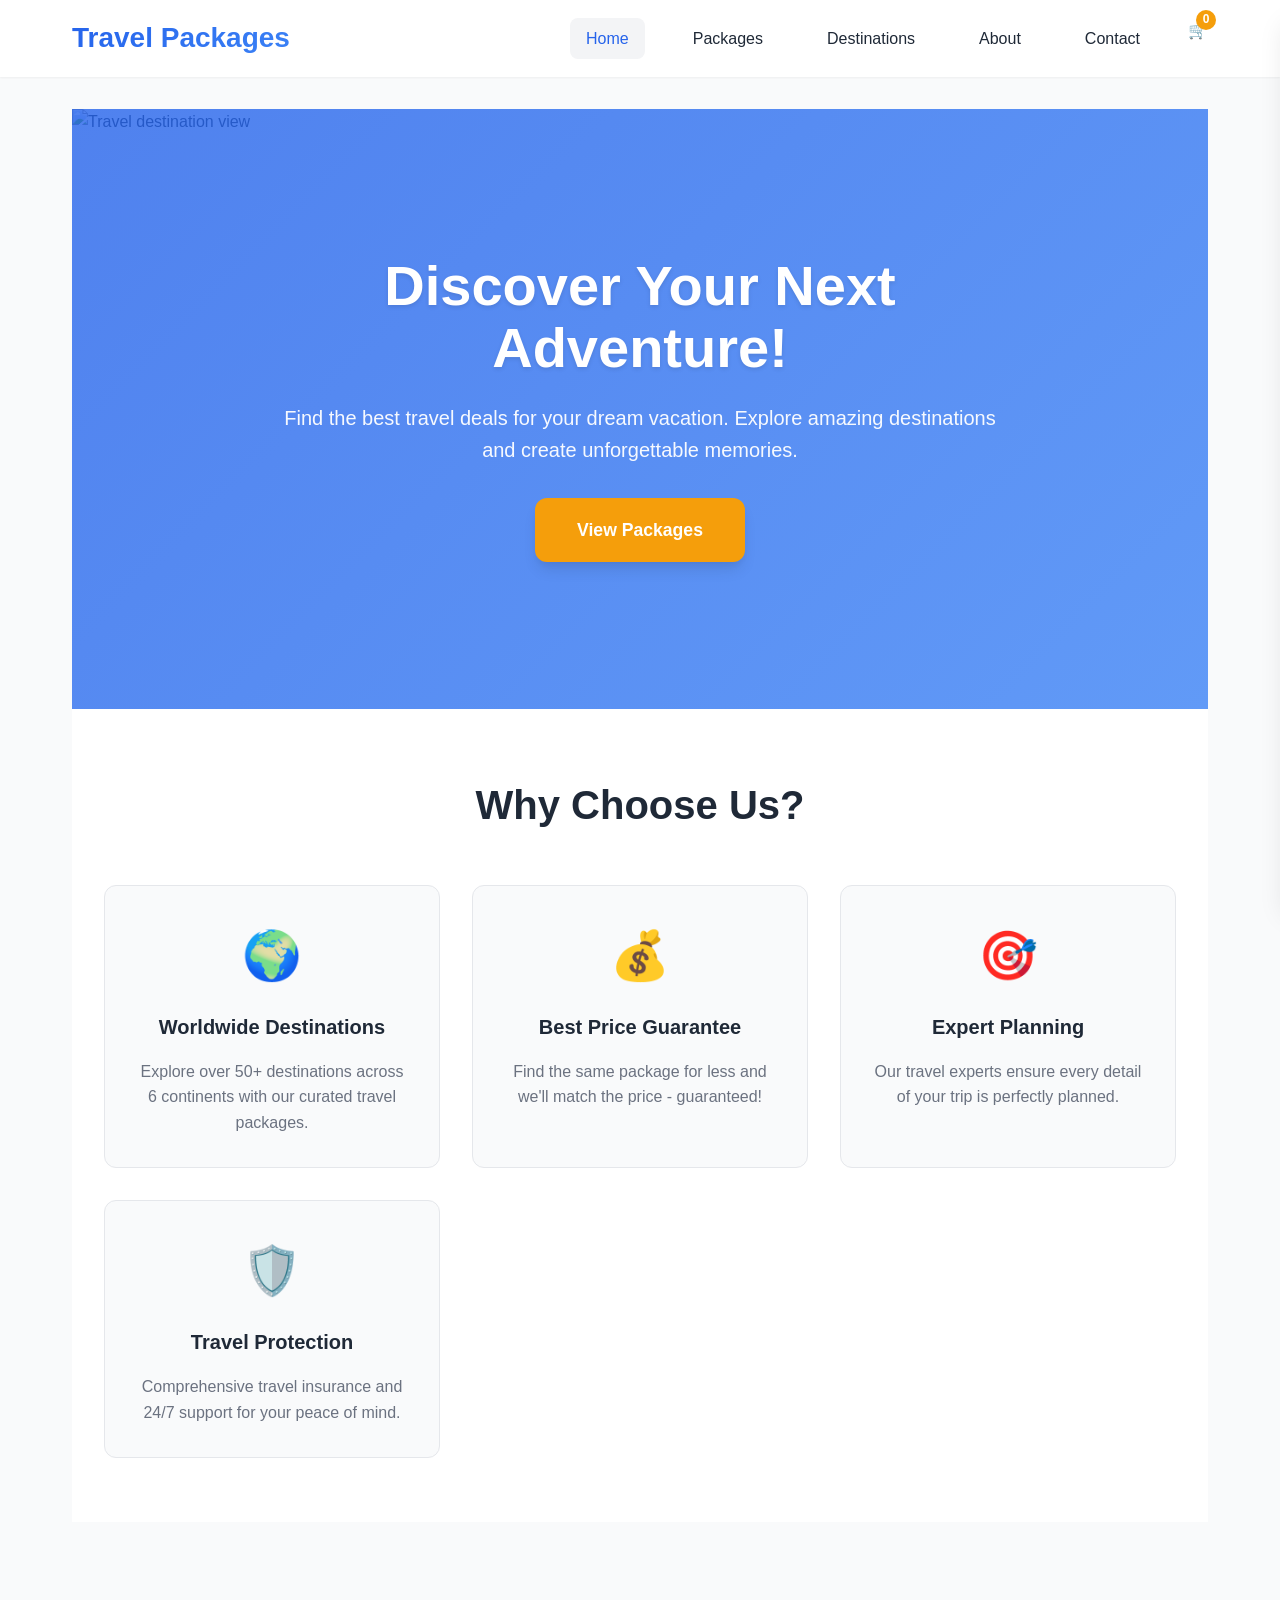
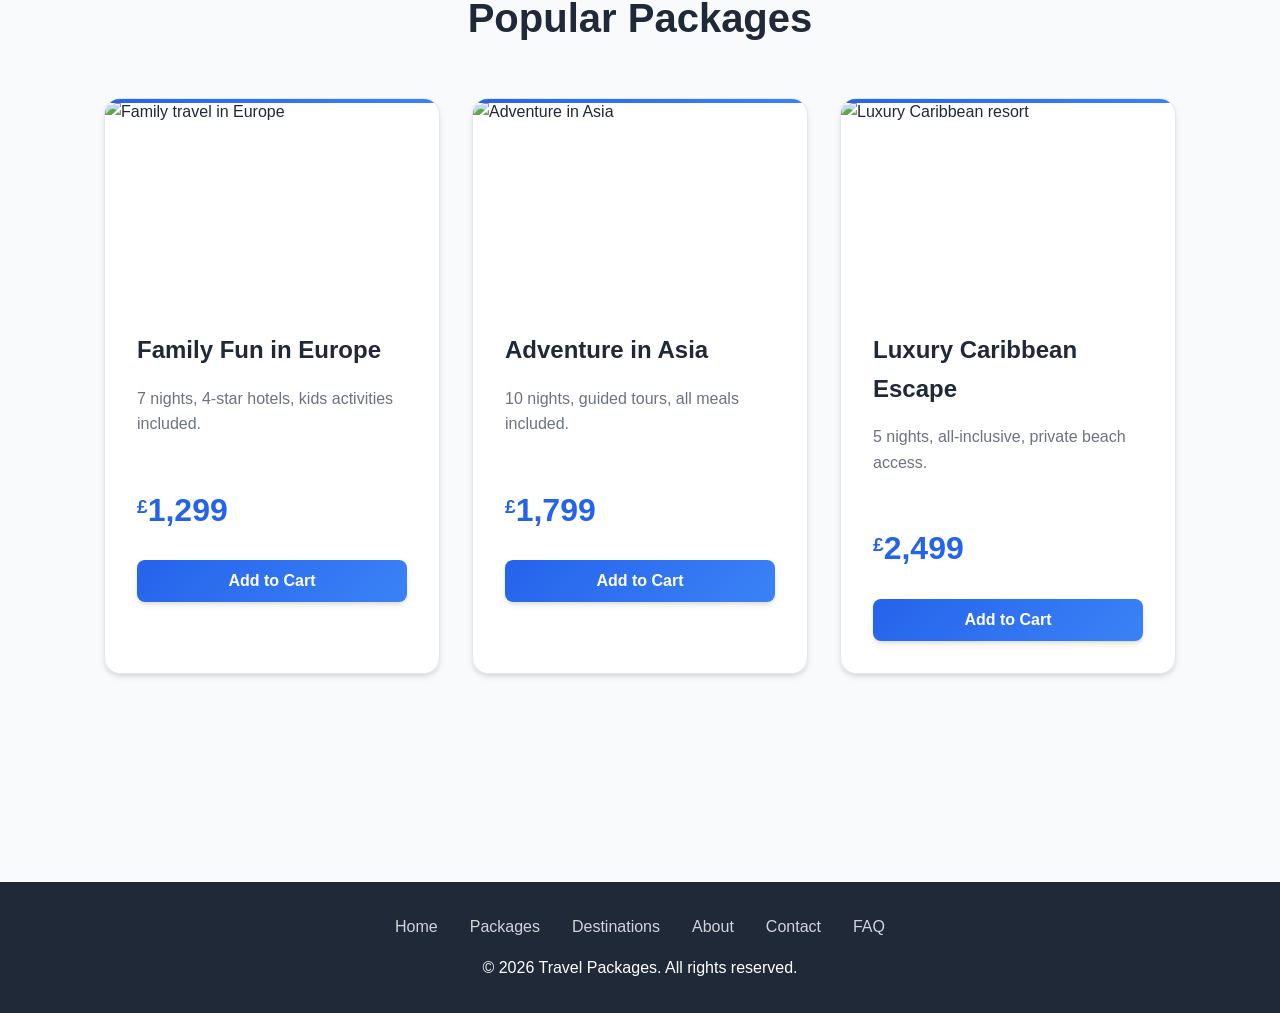
==== commit d2bfc99f: "Add beautiful travel images to enhance website visual appeal - Add hero banner image with overlay ef" ====
--- a/index.html
+++ b/index.html
@@ -26,6 +26,9 @@
   </header>
   <main>
     <section class="hero">
+      <div class="hero-background">
+        <img src="https://picsum.photos/seed/travel-hero/1920/800.jpg" alt="Travel destination view" class="hero-image">
+      </div>
       <div class="hero-content">
         <h2>Discover Your Next Adventure!</h2>
         <p>Find the best travel deals for your dream vacation. Explore amazing destinations and create unforgettable memories.</p>
@@ -63,22 +66,37 @@
       <h2>Popular Packages</h2>
       <div class="packages">
         <div class="package">
-          <h3>Family Fun in Europe</h3>
-          <p>7 nights, 4-star hotels, kids activities included.</p>
-          <span class="price">1,299</span>
-          <button class="add-to-cart" data-package="Family Fun in Europe" data-price="1299">Add to Cart</button>
+          <div class="package-image">
+            <img src="https://picsum.photos/seed/europe-family/400/250.jpg" alt="Family travel in Europe">
+          </div>
+          <div class="package-content">
+            <h3>Family Fun in Europe</h3>
+            <p>7 nights, 4-star hotels, kids activities included.</p>
+            <span class="price">1,299</span>
+            <button class="add-to-cart" data-package="Family Fun in Europe" data-price="1299">Add to Cart</button>
+          </div>
         </div>
         <div class="package">
-          <h3>Adventure in Asia</h3>
-          <p>10 nights, guided tours, all meals included.</p>
-          <span class="price">1,799</span>
-          <button class="add-to-cart" data-package="Adventure in Asia" data-price="1799">Add to Cart</button>
+          <div class="package-image">
+            <img src="https://picsum.photos/seed/asia-adventure/400/250.jpg" alt="Adventure in Asia">
+          </div>
+          <div class="package-content">
+            <h3>Adventure in Asia</h3>
+            <p>10 nights, guided tours, all meals included.</p>
+            <span class="price">1,799</span>
+            <button class="add-to-cart" data-package="Adventure in Asia" data-price="1799">Add to Cart</button>
+          </div>
         </div>
         <div class="package">
-          <h3>Luxury Caribbean Escape</h3>
-          <p>5 nights, all-inclusive, private beach access.</p>
-          <span class="price">2,499</span>
-          <button class="add-to-cart" data-package="Luxury Caribbean Escape" data-price="2499">Add to Cart</button>
+          <div class="package-image">
+            <img src="https://picsum.photos/seed/caribbean-luxury/400/250.jpg" alt="Luxury Caribbean resort">
+          </div>
+          <div class="package-content">
+            <h3>Luxury Caribbean Escape</h3>
+            <p>5 nights, all-inclusive, private beach access.</p>
+            <span class="price">2,499</span>
+            <button class="add-to-cart" data-package="Luxury Caribbean Escape" data-price="2499">Add to Cart</button>
+          </div>
         </div>
       </div>
     </section>
--- a/style.css
+++ b/style.css
@@ -104,12 +104,27 @@
 }
 /* Hero Section */
 .hero {
-  background: linear-gradient(135deg, var(--primary-color), var(--primary-light));
-  color: white;
-  padding: 6rem 2rem;
-  text-align: center;
   position: relative;
+  min-height: 600px;
+  display: flex;
+  align-items: center;
+  justify-content: center;
   overflow: hidden;
+}
+
+.hero-background {
+  position: absolute;
+  top: 0;
+  left: 0;
+  right: 0;
+  bottom: 0;
+  z-index: 1;
+}
+
+.hero-image {
+  width: 100%;
+  height: 100%;
+  object-fit: cover;
 }
 
 .hero::before {
@@ -119,15 +134,18 @@
   left: 0;
   right: 0;
   bottom: 0;
-  background: url('data:image/svg+xml,<svg xmlns="http://www.w3.org/2000/svg" viewBox="0 0 1440 320"><path fill="%23ffffff" fill-opacity="0.1" d="M0,96L48,112C96,128,192,160,288,160C384,160,480,128,576,122.7C672,117,768,139,864,133.3C960,128,1056,96,1152,90.7C1248,85,1344,107,1392,117.3L1440,128L1440,320L1392,320C1344,320,1248,320,1152,320C1056,320,960,320,864,320C768,320,672,320,576,320C480,320,384,320,288,320C192,320,96,320,48,320L0,320Z"></path></svg>') no-repeat bottom;
-  background-size: cover;
+  background: linear-gradient(135deg, rgba(37, 99, 235, 0.8), rgba(59, 130, 246, 0.8));
+  z-index: 2;
 }
 
 .hero-content {
   position: relative;
-  z-index: 1;
+  z-index: 3;
   max-width: 800px;
   margin: 0 auto;
+  text-align: center;
+  color: white;
+  padding: 2rem;
 }
 
 .hero h2 {
@@ -184,12 +202,36 @@
   background: var(--bg-primary);
   border-radius: var(--radius-xl);
   box-shadow: var(--shadow-md);
-  padding: 2rem;
-  text-align: center;
+  overflow: hidden;
   transition: all 0.3s ease;
   position: relative;
+  border: 1px solid var(--border-color);
+  display: flex;
+  flex-direction: column;
+}
+
+.package-image {
+  width: 100%;
+  height: 200px;
   overflow: hidden;
-  border: 1px solid var(--border-color);
+}
+
+.package-image img {
+  width: 100%;
+  height: 100%;
+  object-fit: cover;
+  transition: transform 0.3s ease;
+}
+
+.package:hover .package-image img {
+  transform: scale(1.05);
+}
+
+.package-content {
+  padding: 2rem;
+  flex: 1;
+  display: flex;
+  flex-direction: column;
 }
 
 .package::before {
@@ -200,6 +242,7 @@
   right: 0;
   height: 4px;
   background: linear-gradient(90deg, var(--primary-color), var(--primary-light));
+  z-index: 1;
 }
 
 .package:hover {
@@ -212,12 +255,14 @@
   font-weight: 700;
   margin-bottom: 1rem;
   color: var(--text-primary);
+  text-align: left;
 }
 
 .package p {
   color: var(--text-secondary);
   margin-bottom: 1.5rem;
   line-height: 1.6;
+  text-align: left;
 }
 
 .price {
@@ -227,6 +272,7 @@
   color: var(--primary-color);
   margin: 1.5rem 0;
   position: relative;
+  text-align: left;
 }
 
 .price::before {
@@ -917,13 +963,16 @@
 .member-avatar {
   width: 80px;
   height: 80px;
-  background: var(--bg-tertiary);
   border-radius: 50%;
   margin: 0 auto 1.5rem;
-  display: flex;
-  align-items: center;
-  justify-content: center;
-  font-size: 2rem;
+  overflow: hidden;
+  border: 3px solid var(--border-color);
+}
+
+.member-avatar img {
+  width: 100%;
+  height: 100%;
+  object-fit: cover;
 }
 
 .team-member h3 {
@@ -1079,15 +1128,18 @@
 
 .destination-image {
   height: 200px;
-  background: var(--bg-tertiary);
-  display: flex;
-  align-items: center;
-  justify-content: center;
-  font-size: 4rem;
-}
-
-.image-placeholder {
-  opacity: 0.5;
+  overflow: hidden;
+}
+
+.destination-image img {
+  width: 100%;
+  height: 100%;
+  object-fit: cover;
+  transition: transform 0.3s ease;
+}
+
+.destination-card:hover .destination-image img {
+  transform: scale(1.05);
 }
 
 .destination-info {
